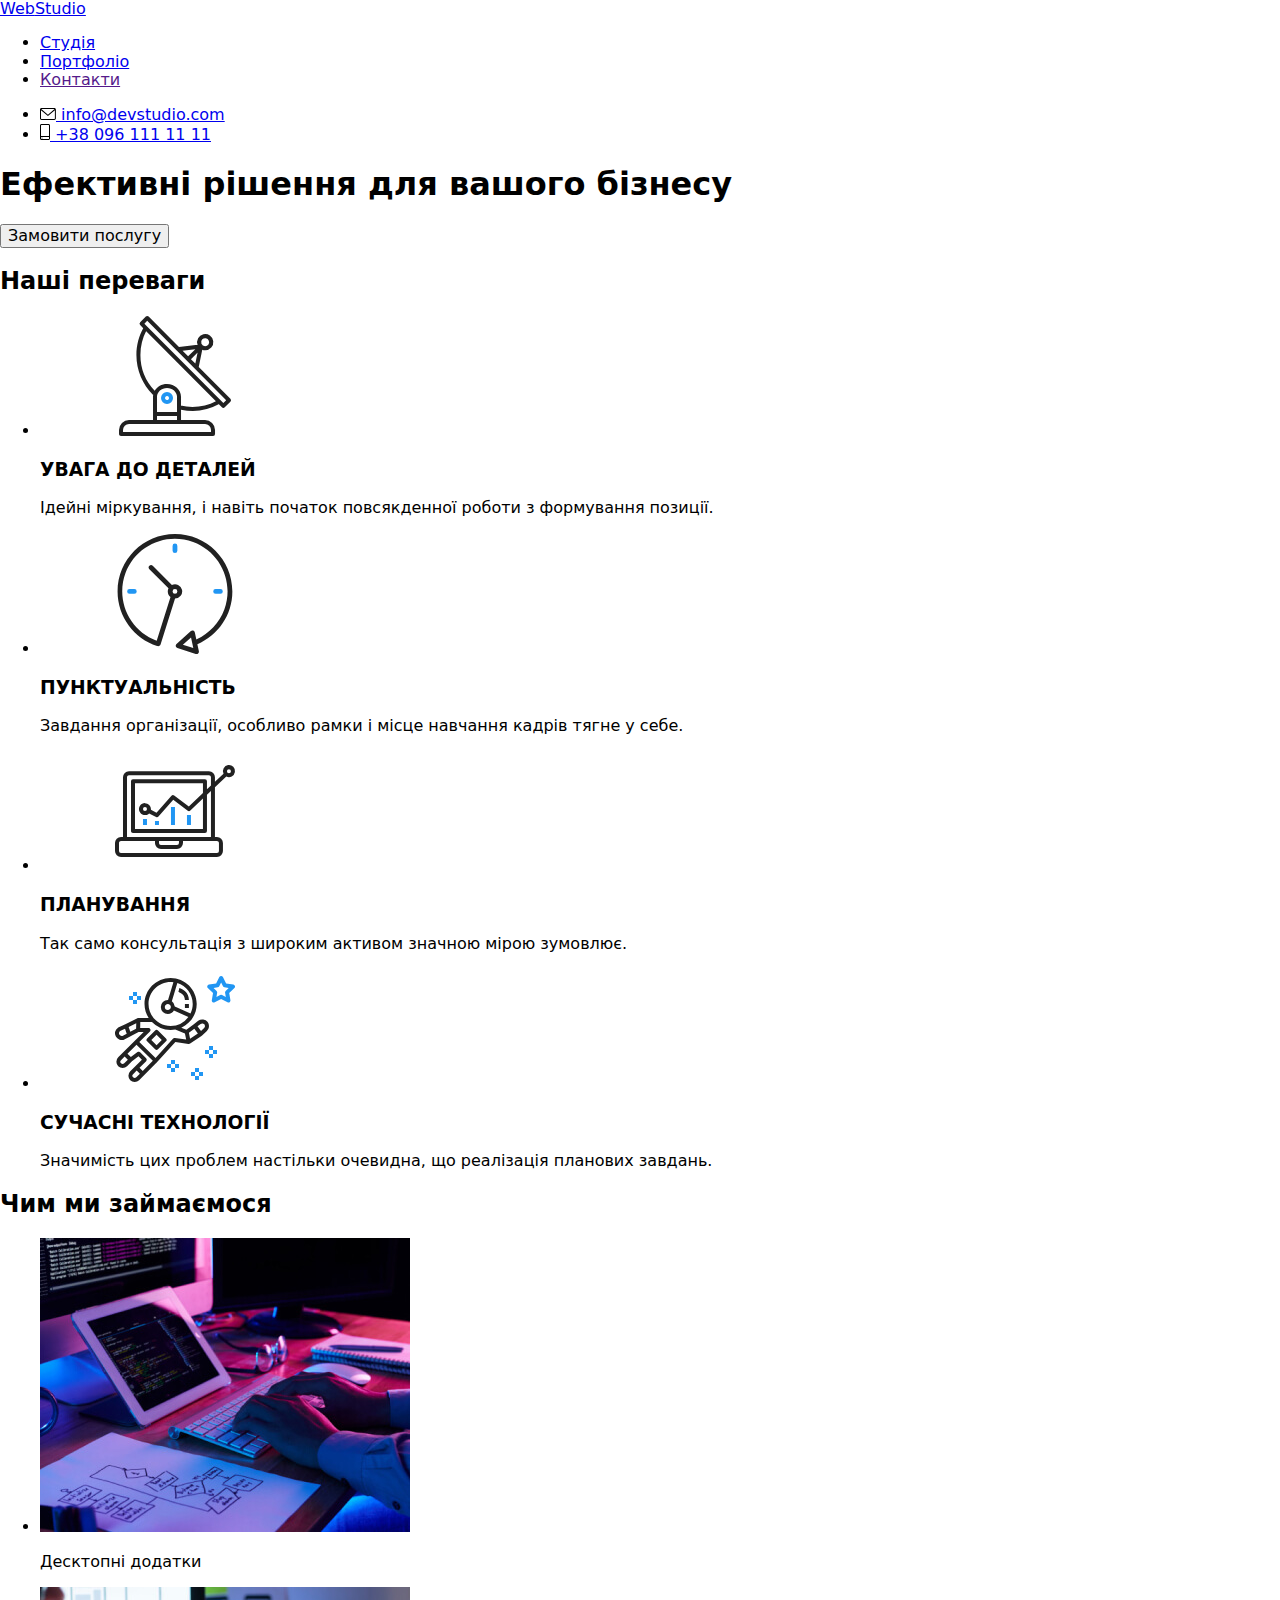
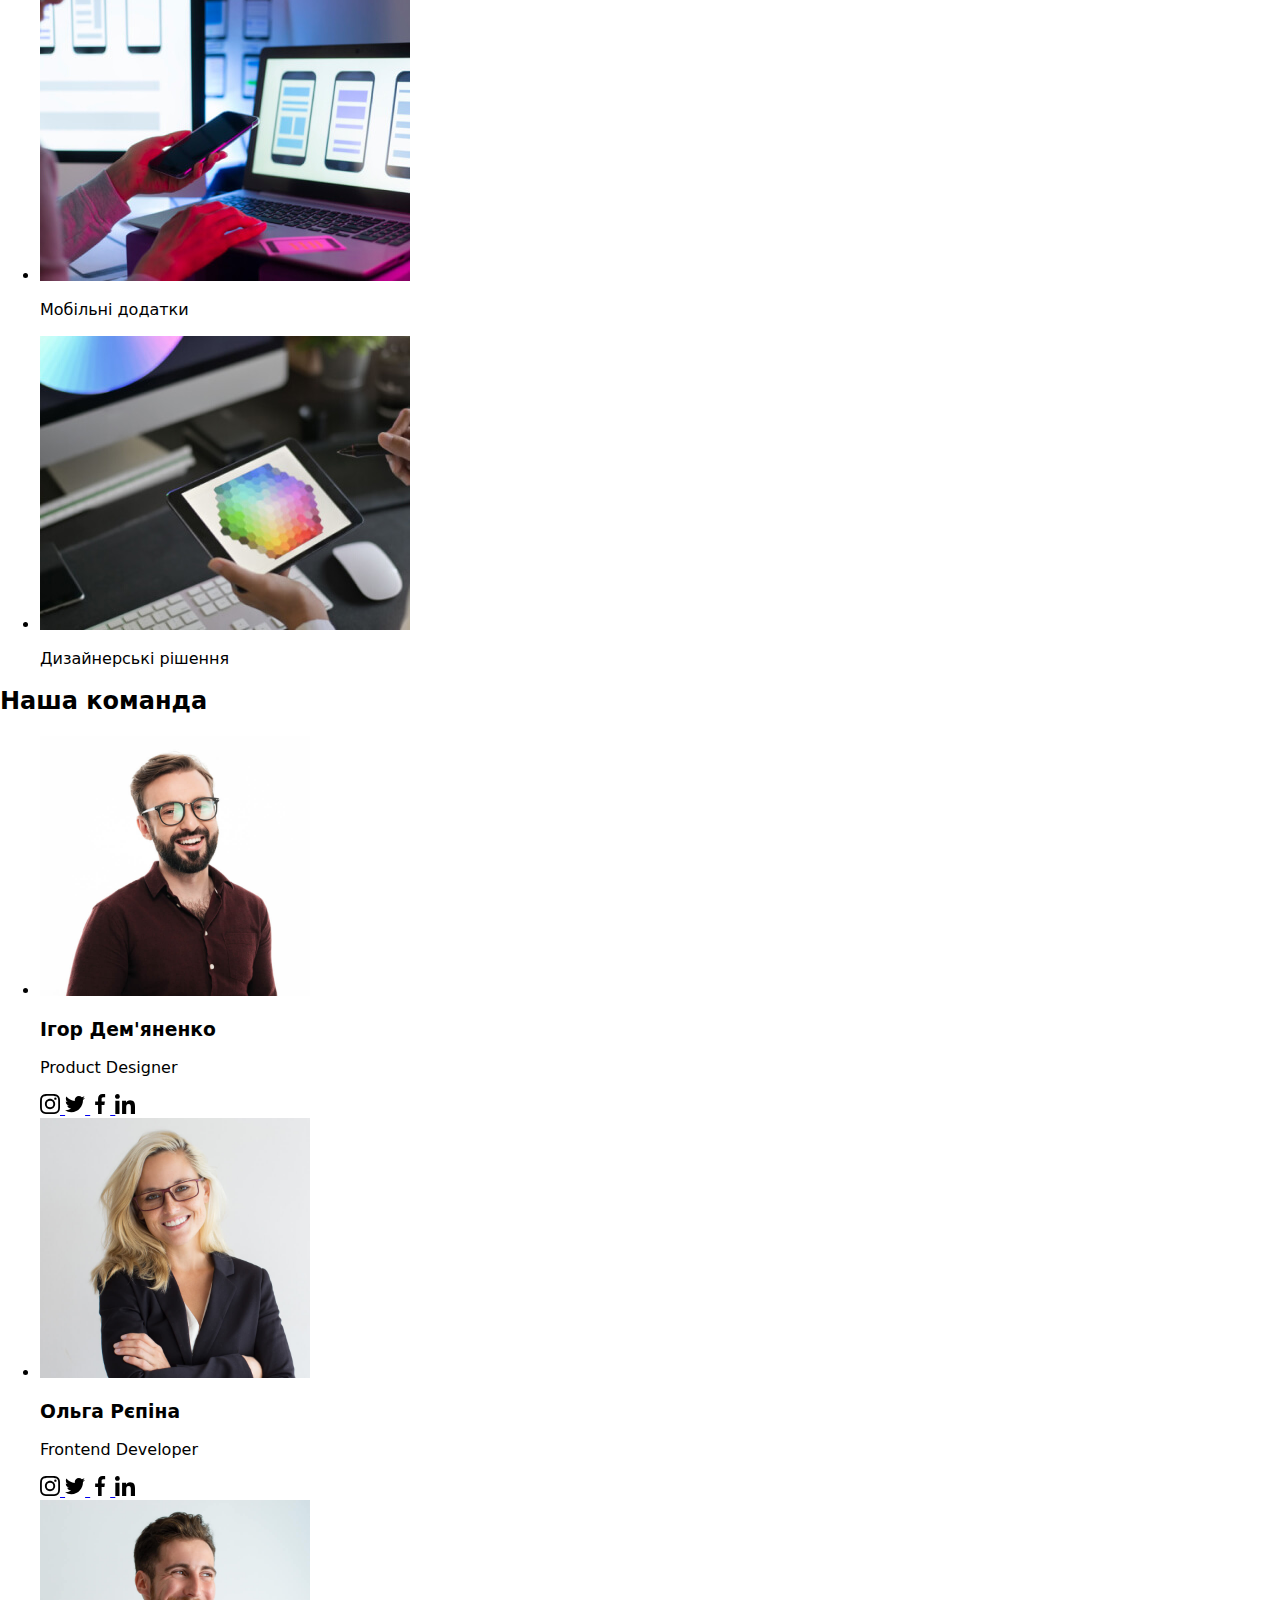
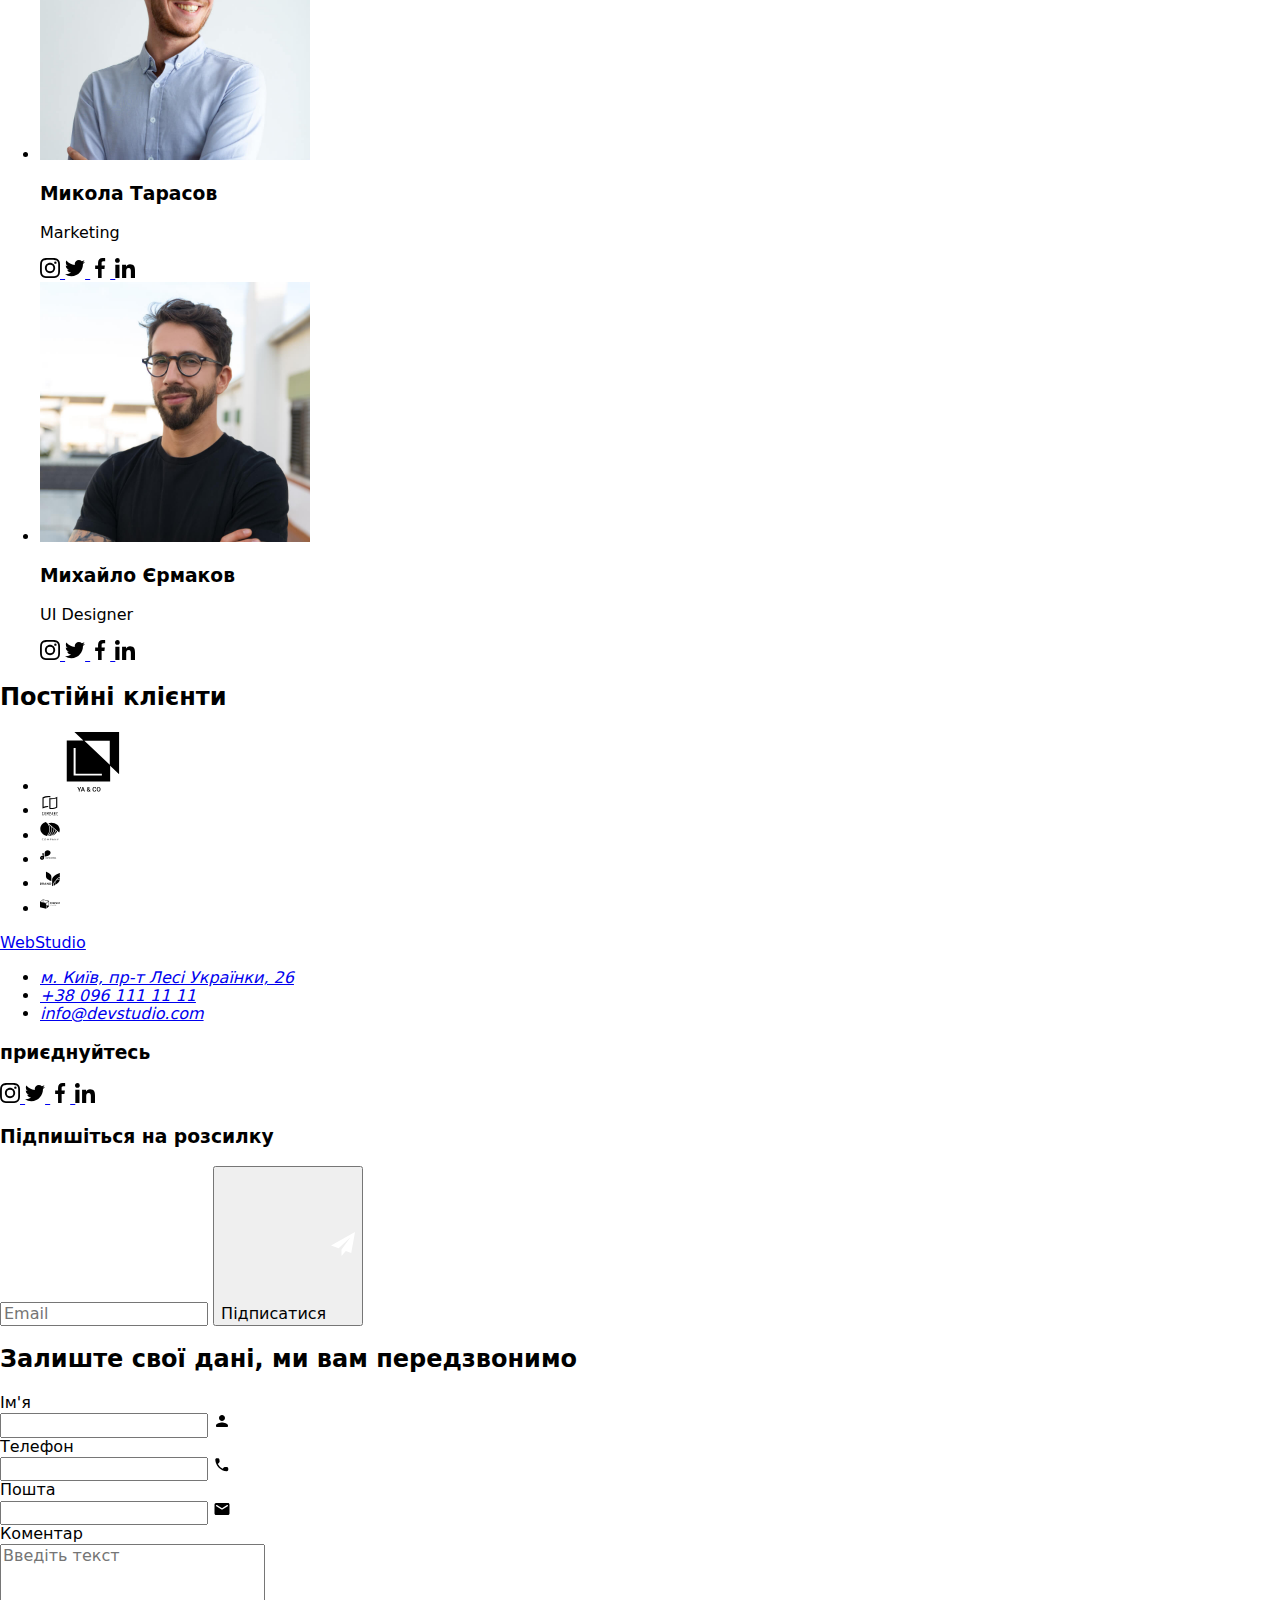
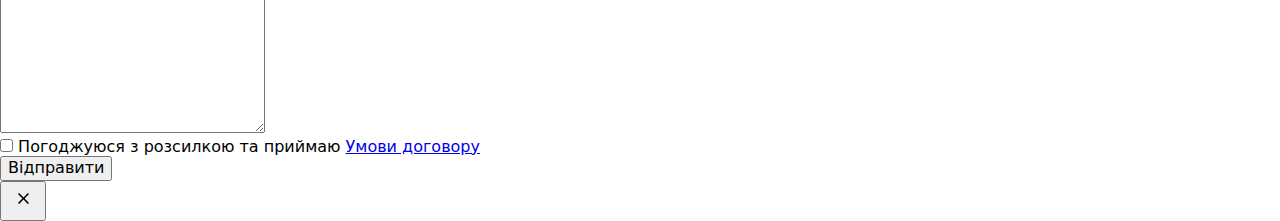
==== index.html @ cc49371f "start HW 7" ====
<!DOCTYPE html>
<html lang="en">
  <head>
    <meta charset="UTF-8" />
    <meta http-equiv="X-UA-Compatible" content="IE=edge" />
    <meta name="viewport" content="width=device-width, initial-scale=1.0" />
    <title>WebStudio</title>
    <link rel="preconnect" href="https://fonts.googleapis.com" />
    <link rel="preconnect" href="https://fonts.gstatic.com" crossorigin />
    <link
      rel="stylesheet"
      href="https://cdnjs.cloudflare.com/ajax/libs/modern-normalize/1.0.0/modern-normalize.min.css"
    />
    <link
      href="https://fonts.googleapis.com/css2?family=Raleway:wght@700&family=Roboto:wght@400;500;700;900&display=swap"
      rel="stylesheet"
    />
    <link
      rel="stylesheet"
      href="https://cdnjs.cloudflare.com/ajax/libs/modern-normalize/1.1.0/modern-normalize.min.css"
    />
    <link rel="stylesheet" href="css/main.min.css" />
  </head>

  <body>
    <header class="main-header">
      <div class="container head-cont">
        <a href="./index.html" class="logo link header"><span class="accent">Web</span>Studio</a>
        <nav>
          <ul class="site-nav c-title-14-500 list">
            <li class="item"><a href="./index.html" class="link current">Студія</a></li>
            <li class="item"><a href="./portfolio.html" class="link">Портфоліо</a></li>
            <li class="item"><a href="" class="link">Контакти</a></li>
          </ul>
        </nav>

        <ul class="auth-nav c-title-14-500 list">
          <li class="item icon-mail">
            <a href="#" class="link mail">
              <svg class="icon-mail" width="16" height="12">
                <use href="./images/symbol-defs.svg#icon-envelope"></use>
              </svg>
              info@devstudio.com
            </a>
          </li>
          <li class="item icon-tel">
            <a href="tel:+380961111111" class="link">
              <svg class="icon-mail" width="10" height="16">
                <use href="./images/symbol-defs.svg#icon-smartphone"></use>
              </svg>
              +38 096 111 11 11
            </a>
          </li>
        </ul>
      </div>
    </header>

    <main>
      <section class="hero">
        <div class="container hero-cont">
          <h1 class="hero-title c-title-44">
            <span class="upper-text">Ефективні рішення для вашого бізнесу</span>
          </h1>
          <button type="button" data-modal-open class="button main-btn">Замовити послугу</button>
        </div>
      </section>
      <section class="advances">
        <div class="container advanced-cont">
          <h2 class="hidden-title">Наші переваги</h2>
          <ul class="list">
            <li class="item icon-antenna">
              <div class="block">
                <svg class="adv-pic" width="270" height="120">
                  <use class="pic" href="./images/symbol-defs.svg#icon-antenna"></use>
                </svg>
              </div>
              <h3 class="title c-title-14-700"><span class="upper-text">УВАГА ДО ДЕТАЛЕЙ</span></h3>
              <p class="priority-text">
                Ідейні міркування, і навіть початок повсякденної роботи з формування позиції.
              </p>
            </li>
            <li class="item icon-clock">
              <div class="block">
                <svg class="adv-pic" width="270" height="120">
                  <use class="pic" href="./images/symbol-defs.svg#icon-clock"></use>
                </svg>
              </div>
              <h3 class="title c-title-14-700"><span class="upper-text">ПУНКТУАЛЬНІСТЬ</span></h3>
              <p class="priority-text">
                Завдання організації, особливо рамки і місце навчання кадрів тягне у себе.
              </p>
            </li>
            <li class="item icon-diagram">
              <div class="block">
                <svg class="adv-pic" width="270" height="120">
                  <use class="pic" href="./images/symbol-defs.svg#icon-diagram"></use>
                </svg>
              </div>
              <h3 class="title c-title-14-700"><span class="upper-text">ПЛАНУВАННЯ</span></h3>
              <p class="priority-text">
                Так само консультація з широким активом значною мірою зумовлює.
              </p>
            </li>
            <li class="item icon-astronaut">
              <div class="block">
                <svg class="adv-pic" width="270" height="120">
                  <use class="pic" href="./images/symbol-defs.svg#icon-astronaut"></use>
                </svg>
              </div>
              <h3 class="title c-title-14-700">
                <span class="upper-text">СУЧАСНІ ТЕХНОЛОГІЇ</span>
              </h3>
              <p class="priority-text">
                Значимість цих проблем настільки очевидна, що реалізація планових завдань.
              </p>
            </li>
          </ul>
        </div>
        <section class="work">
          <div class="container work">
            <h2 class="title c-title-36">Чим ми займаємося</h2>

            <ul class="work-list list">
              <li class="item">
                <img
                  src="./images/box1.jpg"
                  alt="wrighting code on keyboard"
                  width="370"
                  class="img"
                />
                <div class="item-block">
                  <p class="c-title-14-700"><span class="upper-text">Десктопні додатки</span></p>
                </div>
              </li>
              <li class="item">
                <img src="./images/box2.jpg" alt="making mobil app" width="370" class="img" />
                <div class="item-block">
                  <p class="c-title-14-700"><span class="upper-text">Мобільні додатки</span></p>
                </div>
              </li>
              <li class="item">
                <img src="./images/box3.jpg" alt="take color on Ipad" width="370" class="img" />
                <div class="item-block">
                  <p class="c-title-14-700"><span class="upper-text">Дизайнерські рішення</span></p>
                </div>
              </li>
            </ul>
          </div>
        </section>
      </section>
      <section class="our-team">
        <h2 class="title c-title-36">Наша команда</h2>
        <div class="container team">
          <ul class="team-list list">
            <li class="item">
              <div class="card-list">
                <img src="./images/img.jpg" alt="photo team" width="270" class="img" />
                <h3 class="c-title-16-500">Ігор Дем'яненко</h3>
                <p lang="en" class="c-title-16-400">Product Designer</p>
                <div class="soc-links">
                  <a href="#" class="link">
                    <svg class="icon" width="20" height="20">
                      <use href="./images/symbol-defs.svg#icon-instagram"></use>
                    </svg>
                  </a>
                  <a href="#" class="link">
                    <svg class="icon" width="20" height="20">
                      <use href="./images/symbol-defs.svg#icon-twitter"></use>
                    </svg>
                  </a>
                  <a href="#" class="link">
                    <svg class="icon" width="20" height="20">
                      <use href="./images/symbol-defs.svg#icon-facebook"></use>
                    </svg>
                  </a>
                  <a href="#" class="link">
                    <svg class="icon" width="20" height="20">
                      <use href="./images/symbol-defs.svg#icon-linkedin"></use>
                    </svg>
                  </a>
                </div>
              </div>
            </li>
            <li class="item">
              <div class="card-list">
                <img src="./images/img2.jpg" alt="photo team" width="270" class="img" />
                <h3 class="c-title-16-500">Ольга Рєпіна</h3>
                <p lang="en" class="c-title-16-400">Frontend Developer</p>
                <div class="soc-links">
                  <a href="#" class="link">
                    <svg class="icon" width="20" height="20">
                      <use href="./images/symbol-defs.svg#icon-instagram"></use>
                    </svg>
                  </a>
                  <a href="#" class="link">
                    <svg class="icon" width="20" height="20">
                      <use href="./images/symbol-defs.svg#icon-twitter"></use>
                    </svg>
                  </a>
                  <a href="#" class="link">
                    <svg class="icon" width="20" height="20">
                      <use href="./images/symbol-defs.svg#icon-facebook"></use>
                    </svg>
                  </a>
                  <a href="#" class="link">
                    <svg class="icon" width="20" height="20">
                      <use href="./images/symbol-defs.svg#icon-linkedin"></use>
                    </svg>
                  </a>
                </div>
              </div>
            </li>
            <li class="item">
              <div class="card-list">
                <img src="./images/img3.jpg" alt="photo team" width="270" class="img" />
                <h3 class="c-title-16-500">Микола Тарасов</h3>
                <p lang="en" class="c-title-16-400">Marketing</p>
                <div class="soc-links">
                  <a href="#" class="link">
                    <svg class="icon" width="20" height="20">
                      <use href="./images/symbol-defs.svg#icon-instagram"></use>
                    </svg>
                  </a>
                  <a href="#" class="link">
                    <svg class="icon" width="20" height="20">
                      <use href="./images/symbol-defs.svg#icon-twitter"></use>
                    </svg>
                  </a>
                  <a href="#" class="link">
                    <svg class="icon" width="20" height="20">
                      <use href="./images/symbol-defs.svg#icon-facebook"></use>
                    </svg>
                  </a>
                  <a href="#" class="link">
                    <svg class="icon" width="20" height="20">
                      <use href="./images/symbol-defs.svg#icon-linkedin"></use>
                    </svg>
                  </a>
                </div>
              </div>
            </li>
            <li class="item">
              <div class="card-list">
                <img src="./images/img4.jpg" alt="photo team" width="270" class="img" />
                <h3 class="c-title-16-500">Михайло Єрмаков</h3>
                <p lang="en" class="c-title-16-400">UI Designer</p>
                <div class="soc-links">
                  <a href="#" class="link">
                    <svg class="icon" width="20" height="20">
                      <use href="./images/symbol-defs.svg#icon-instagram"></use>
                    </svg>
                  </a>
                  <a href="#" class="link">
                    <svg class="icon" width="20" height="20">
                      <use href="./images/symbol-defs.svg#icon-twitter"></use>
                    </svg>
                  </a>
                  <a href="#" class="link">
                    <svg class="icon" width="20" height="20">
                      <use href="./images/symbol-defs.svg#icon-facebook"></use>
                    </svg>
                  </a>
                  <a href="#" class="link">
                    <svg class="icon" width="20" height="20">
                      <use href="./images/symbol-defs.svg#icon-linkedin"></use>
                    </svg>
                  </a>
                </div>
              </div>
            </li>
          </ul>
        </div>
      </section>
      <section class="container clients">
        <h2 class="titel c-title-36">Постійні клієнти</h2>
        <div class="container-clients">
          <ul class="list">
            <li class="item">
              <a href="#" class="link">
                <svg class="icon" width="106" height="60">
                  <use href="./images/symbol-defs.svg#icon-Union"></use>
                </svg>
              </a>
            </li>
            <li class="item">
              <a href="#" class="link">
                <svg class="icon" width="20" height="20">
                  <use href="./images/symbol-defs.svg#icon-company"></use>
                </svg>
              </a>
            </li>
            <li class="item">
              <a href="#" class="link">
                <svg class="icon" width="20" height="20">
                  <use href="./images/symbol-defs.svg#icon-company1"></use>
                </svg>
              </a>
            </li>
            <li class="item">
              <a href="#" class="link">
                <svg class="icon" width="20" height="20">
                  <use href="./images/symbol-defs.svg#icon-group"></use>
                </svg>
              </a>
            </li>
            <li class="item">
              <a href="#" class="link">
                <svg class="icon" width="20" height="20">
                  <use href="./images/symbol-defs.svg#icon-brand"></use>
                </svg>
              </a>
            </li>
            <li class="item">
              <a href="#" class="link">
                <svg class="icon" width="20" height="20">
                  <use href="./images/symbol-defs.svg#icon-tag"></use>
                </svg>
              </a>
            </li>
          </ul>
        </div>
      </section>
    </main>

    <footer class="footer">
      <div class="container">
        <div class="footer-logo">
          <a href="./index.html" class="logo link footer"><span class="accent">Web</span>Studio</a>

          <address class="address">
            <ul class="list">
              <li class="list-item">
                <a
                  href="https://www.google.com/maps/place/бул.+Леси+Украинки,+26,+Киев,+Украина,+02000/@50.4265807,30.5383858,17z/data=!3m1!4b1!4m5!3m4!1s0x40d4cf0e033ecbe9:0x57a4dffefec77da0!8m2!3d50.4265807!4d30.5383858"
                  class="link map c-title-14-700"
                  >м. Київ, пр-т Лесі Українки, 26</a
                >
              </li>

              <li class="list-item">
                <a href="tel:+380961111111" class="link c-title-14-700">+38 096 111 11 11</a>
              </li>

              <li class="list-item">
                <a href="mailto:info@devstudio.com" class="link c-title-14-700"
                  >info@devstudio.com</a
                >
              </li>
            </ul>
          </address>
        </div>
        <div class="join">
          <h3 class="join-title c-title-14-700"><span class="upper-text">приєднуйтесь</span></h3>
          <div class="soc-links">
            <a href="#" class="link">
              <svg class="icon" width="20" height="20">
                <use href="./images/symbol-defs.svg#icon-instagram"></use>
              </svg>
            </a>
            <a href="#" class="link">
              <svg class="icon" width="20" height="20">
                <use href="./images/symbol-defs.svg#icon-twitter"></use>
              </svg>
            </a>
            <a href="#" class="link">
              <svg class="icon" width="20" height="20">
                <use href="./images/symbol-defs.svg#icon-facebook"></use>
              </svg>
            </a>
            <a href="#" class="link">
              <svg class="icon" width="20" height="20">
                <use href="./images/symbol-defs.svg#icon-linkedin"></use>
              </svg>
            </a>
          </div>
        </div>
        <div class="subscribe">
          <h3 class="sub-title c-title-14-700">
            <span class="upper-text">Підпишіться на розсилку</span>
          </h3>
          <form class="sub-form">
            <input class="sub-email c-title-16-400" type="email" name="email" placeholder="Email" />
            <button class="sub-btn main-btn" type="submit">
              <span class="sub-text">Підписатися</span>
              <svg class="sub-icon" width="24" heigth="24">
                <use href="./images/symbol-defs.svg#icon-icon-send"></use>
              </svg>
            </button>
          </form>
        </div>
      </div>
    </footer>
    <div class="backdrop is-hidden" data-modal>
      <div class="modal">
        <h2 class="modal-title">Залиште свої дані, ми вам передзвонимо</h2>
        <form class="modal-form">
          <div class="field">
            <label class="form-label">
              <span class="form-name">Ім'я</span>
            </label>

            <div class="input-block">
              <input type="text" class="input" name="name" />
              <svg class="form-icon" width="18" height="18">
                <use href="./images/symbol-defs.svg#icon-person" class="icon"></use>
              </svg>
            </div>
          </div>
          <div class="field">
            <label class="form-label">
              <span class="form-name">Телефон</span>
            </label>
            <div class="input-block">
              <input type="tel" class="input" name="tel" />
              <svg class="form-icon" width="18" height="18">
                <use href="./images/symbol-defs.svg#icon-phone-black"></use>
              </svg>
            </div>
          </div>
          <div class="field">
            <label class="form-label">
              <span class="form-name">Пошта</span>
            </label>
            <div class="input-block">
              <input type="email" class="input" name="email" />
              <svg class="form-icon" width="18" height="18">
                <use href="./images/symbol-defs.svg#icon-email-black"></use>
              </svg>
            </div>
          </div>
          <div class="field">
            <label class="form-label">
              <span class="form-name">Коментар</span>
            </label>
            <div class="input-block comment">
              <textarea
                type="text"
                class="textarea"
                placeholder="Введіть текст"
                name="textarea"
                cols="30"
                rows="10"
              ></textarea>
            </div>
          </div>
          <div class="check">
            <label class="check-label">
              <input type="checkbox" class="checkbox" name="checkbox" />
              <span class="check-icon"></span>
              Погоджуюся з розсилкою та приймаю</label
            >
            <a href="#" class="check-link"><span class="check-text">Умови договору</span></a>
          </div>
          <button class="form-btn main-btn" type="submit">Відправити</button>
        </form>
        <button data-modal-close type="button" class="close-btn">
          <svg width="30" height="30">
            <use href="./images/symbol-defs.svg#icon-close"></use>
          </svg>
        </button>
      </div>
    </div>
    <script src="./js/modal.js"></script>
  </body>
</html>
---- css/main.min.css ----
/*# sourceMappingURL=main.min.css.map */
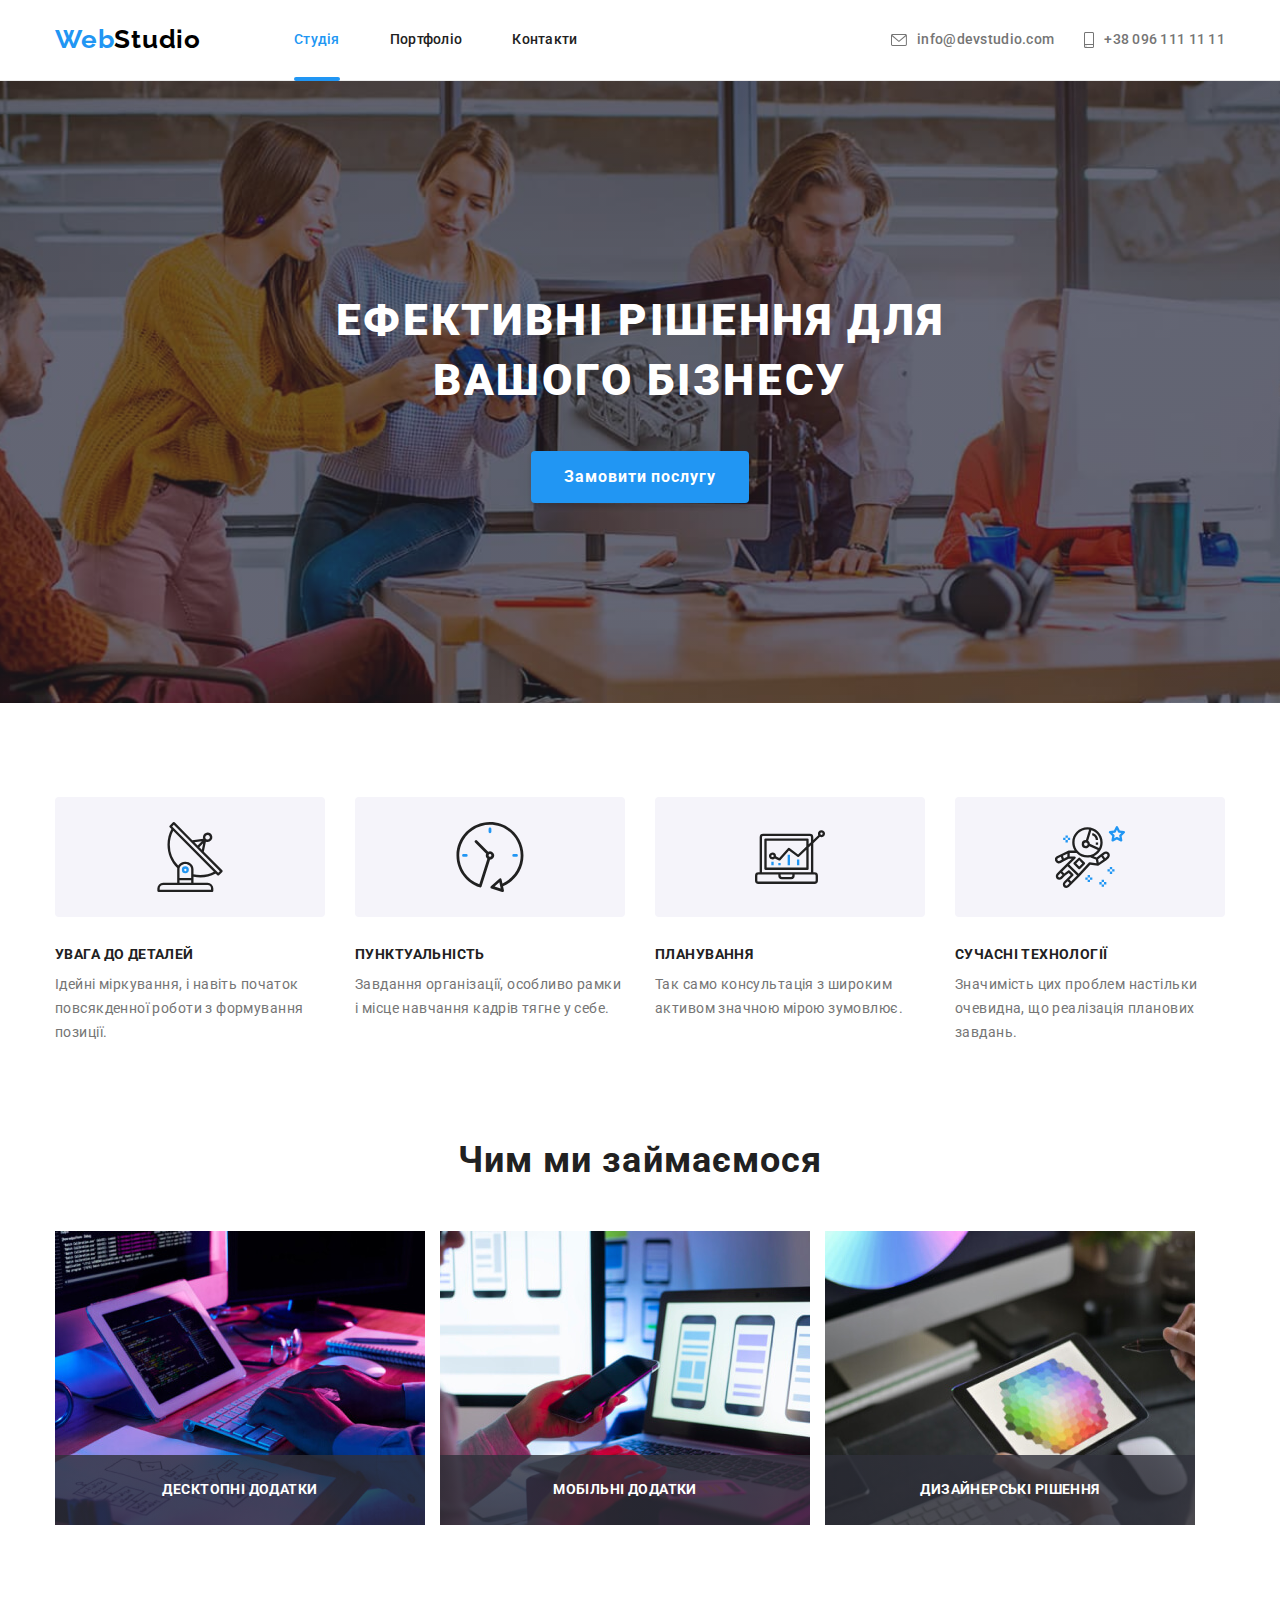
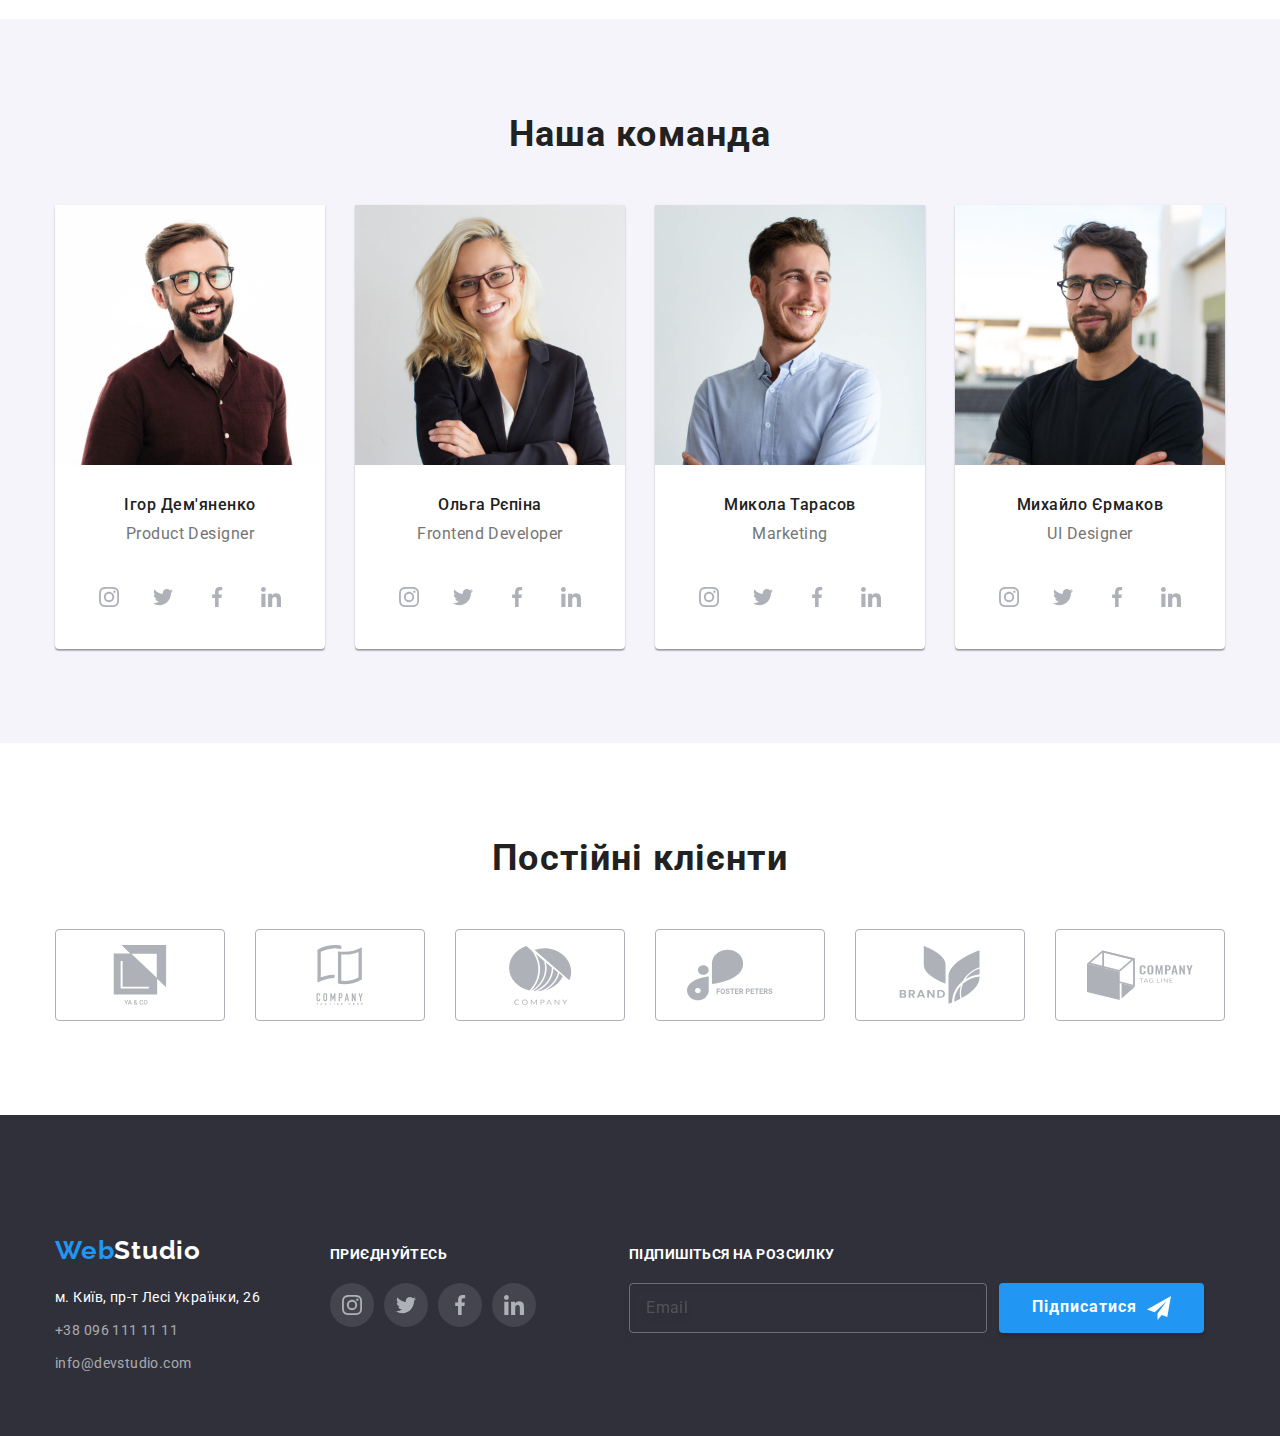
==== commit e167c81a: "add scss files, complite all to scss" ====
--- a/index.html
+++ b/index.html
@@ -23,29 +23,33 @@
   </head>
 
   <body>
-    <header class="main-header">
-      <div class="container head-cont">
-        <a href="./index.html" class="logo link header"><span class="accent">Web</span>Studio</a>
+    <header class="page-header">
+      <div class="container page-header__container">
+        <a href="./index.html" class="logo"><span class="logo--accent">Web</span>Studio</a>
         <nav>
-          <ul class="site-nav c-title-14-500 list">
-            <li class="item"><a href="./index.html" class="link current">Студія</a></li>
-            <li class="item"><a href="./portfolio.html" class="link">Портфоліо</a></li>
-            <li class="item"><a href="" class="link">Контакти</a></li>
+          <ul class="site-nav c-title-14-500">
+            <li class="site-nav__item">
+              <a href="./index.html" class="site-nav__link site-nav__link--current">Студія</a>
+            </li>
+            <li class="site-nav__item">
+              <a href="./portfolio.html" class="site-nav__link">Портфоліо</a>
+            </li>
+            <li class="site-nav__item"><a href="" class="site-nav__link">Контакти</a></li>
           </ul>
         </nav>
 
-        <ul class="auth-nav c-title-14-500 list">
-          <li class="item icon-mail">
-            <a href="#" class="link mail">
-              <svg class="icon-mail" width="16" height="12">
+        <ul class="auth-nav c-title-14-500">
+          <li class="auth-nav__item">
+            <a href="#" class="auth-nav__link">
+              <svg class="auth-nav__icon" width="16" height="12">
                 <use href="./images/symbol-defs.svg#icon-envelope"></use>
               </svg>
               info@devstudio.com
             </a>
           </li>
-          <li class="item icon-tel">
-            <a href="tel:+380961111111" class="link">
-              <svg class="icon-mail" width="10" height="16">
+          <li class="auth-nav__item">
+            <a href="tel:+380961111111" class="auth-nav__link">
+              <svg class="auth-nav__icon" width="10" height="16">
                 <use href="./images/symbol-defs.svg#icon-smartphone"></use>
               </svg>
               +38 096 111 11 11
@@ -57,91 +61,107 @@
 
     <main>
       <section class="hero">
-        <div class="container hero-cont">
-          <h1 class="hero-title c-title-44">
-            <span class="upper-text">Ефективні рішення для вашого бізнесу</span>
+        <div class="container hero__container">
+          <h1 class="hero__title c-title-44">
+            <span>Ефективні рішення для вашого бізнесу</span>
           </h1>
           <button type="button" data-modal-open class="button main-btn">Замовити послугу</button>
         </div>
       </section>
       <section class="advances">
-        <div class="container advanced-cont">
+        <div class="container advances__container">
           <h2 class="hidden-title">Наші переваги</h2>
-          <ul class="list">
-            <li class="item icon-antenna">
-              <div class="block">
-                <svg class="adv-pic" width="270" height="120">
+          <ul class="advances__list">
+            <li class="advances__item">
+              <div class="block-svg">
+                <svg class="block-svg__icon" width="70" height="70">
                   <use class="pic" href="./images/symbol-defs.svg#icon-antenna"></use>
                 </svg>
               </div>
-              <h3 class="title c-title-14-700"><span class="upper-text">УВАГА ДО ДЕТАЛЕЙ</span></h3>
-              <p class="priority-text">
+              <h3 class="block-svg__title c-title-14-700">
+                <span>УВАГА ДО ДЕТАЛЕЙ</span>
+              </h3>
+              <p class="block-svg__text">
                 Ідейні міркування, і навіть початок повсякденної роботи з формування позиції.
               </p>
             </li>
-            <li class="item icon-clock">
-              <div class="block">
-                <svg class="adv-pic" width="270" height="120">
+            <li class="advances__item">
+              <div class="block-svg">
+                <svg class="block-svg__icon" width="70" height="70">
                   <use class="pic" href="./images/symbol-defs.svg#icon-clock"></use>
                 </svg>
               </div>
-              <h3 class="title c-title-14-700"><span class="upper-text">ПУНКТУАЛЬНІСТЬ</span></h3>
-              <p class="priority-text">
+              <h3 class="block-svg__title c-title-14-700">
+                <span>ПУНКТУАЛЬНІСТЬ</span>
+              </h3>
+              <p class="block-svg__text">
                 Завдання організації, особливо рамки і місце навчання кадрів тягне у себе.
               </p>
             </li>
-            <li class="item icon-diagram">
-              <div class="block">
-                <svg class="adv-pic" width="270" height="120">
+            <li class="advances__item">
+              <div class="block-svg">
+                <svg class="block-svg__icon" width="70" height="70">
                   <use class="pic" href="./images/symbol-defs.svg#icon-diagram"></use>
                 </svg>
               </div>
-              <h3 class="title c-title-14-700"><span class="upper-text">ПЛАНУВАННЯ</span></h3>
-              <p class="priority-text">
+              <h3 class="block-svg__title c-title-14-700">
+                <span>ПЛАНУВАННЯ</span>
+              </h3>
+              <p class="block-svg__text">
                 Так само консультація з широким активом значною мірою зумовлює.
               </p>
             </li>
-            <li class="item icon-astronaut">
-              <div class="block">
-                <svg class="adv-pic" width="270" height="120">
+            <li class="advances__item">
+              <div class="block-svg">
+                <svg class="block-svg__icon" width="70" height="70">
                   <use class="pic" href="./images/symbol-defs.svg#icon-astronaut"></use>
                 </svg>
               </div>
-              <h3 class="title c-title-14-700">
-                <span class="upper-text">СУЧАСНІ ТЕХНОЛОГІЇ</span>
+              <h3 class="block-svg__title c-title-14-700">
+                <span>СУЧАСНІ ТЕХНОЛОГІЇ</span>
               </h3>
-              <p class="priority-text">
+              <p class="block-svg__text">
                 Значимість цих проблем настільки очевидна, що реалізація планових завдань.
               </p>
             </li>
           </ul>
         </div>
         <section class="work">
-          <div class="container work">
-            <h2 class="title c-title-36">Чим ми займаємося</h2>
-
-            <ul class="work-list list">
-              <li class="item">
+          <div class="container work-container">
+            <h2 class="work__title c-title-36">Чим ми займаємося</h2>
+
+            <ul class="block-img">
+              <li class="block-img__item">
                 <img
                   src="./images/box1.jpg"
                   alt="wrighting code on keyboard"
                   width="370"
-                  class="img"
+                  class="block-img__pic"
                 />
-                <div class="item-block">
-                  <p class="c-title-14-700"><span class="upper-text">Десктопні додатки</span></p>
+                <div class="block-img__wrapper">
+                  <p class="c-title-14-700"><span>Десктопні додатки</span></p>
                 </div>
               </li>
-              <li class="item">
-                <img src="./images/box2.jpg" alt="making mobil app" width="370" class="img" />
-                <div class="item-block">
-                  <p class="c-title-14-700"><span class="upper-text">Мобільні додатки</span></p>
+              <li class="block-img__item">
+                <img
+                  src="./images/box2.jpg"
+                  alt="making mobil app"
+                  width="370"
+                  class="block-img__pic"
+                />
+                <div class="block-img__wrapper">
+                  <p class="c-title-14-700"><span>Мобільні додатки</span></p>
                 </div>
               </li>
-              <li class="item">
-                <img src="./images/box3.jpg" alt="take color on Ipad" width="370" class="img" />
-                <div class="item-block">
-                  <p class="c-title-14-700"><span class="upper-text">Дизайнерські рішення</span></p>
+              <li class="block-img__item">
+                <img
+                  src="./images/box3.jpg"
+                  alt="take color on Ipad"
+                  width="370"
+                  class="block-img__pic"
+                />
+                <div class="block-img__wrapper">
+                  <p class="c-title-14-700"><span>Дизайнерські рішення</span></p>
                 </div>
               </li>
             </ul>
@@ -149,170 +169,210 @@
         </section>
       </section>
       <section class="our-team">
-        <h2 class="title c-title-36">Наша команда</h2>
-        <div class="container team">
-          <ul class="team-list list">
-            <li class="item">
-              <div class="card-list">
-                <img src="./images/img.jpg" alt="photo team" width="270" class="img" />
-                <h3 class="c-title-16-500">Ігор Дем'яненко</h3>
-                <p lang="en" class="c-title-16-400">Product Designer</p>
-                <div class="soc-links">
-                  <a href="#" class="link">
-                    <svg class="icon" width="20" height="20">
-                      <use href="./images/symbol-defs.svg#icon-instagram"></use>
-                    </svg>
-                  </a>
-                  <a href="#" class="link">
-                    <svg class="icon" width="20" height="20">
-                      <use href="./images/symbol-defs.svg#icon-twitter"></use>
-                    </svg>
-                  </a>
-                  <a href="#" class="link">
-                    <svg class="icon" width="20" height="20">
-                      <use href="./images/symbol-defs.svg#icon-facebook"></use>
-                    </svg>
-                  </a>
-                  <a href="#" class="link">
-                    <svg class="icon" width="20" height="20">
-                      <use href="./images/symbol-defs.svg#icon-linkedin"></use>
-                    </svg>
-                  </a>
-                </div>
-              </div>
-            </li>
-            <li class="item">
-              <div class="card-list">
-                <img src="./images/img2.jpg" alt="photo team" width="270" class="img" />
-                <h3 class="c-title-16-500">Ольга Рєпіна</h3>
-                <p lang="en" class="c-title-16-400">Frontend Developer</p>
-                <div class="soc-links">
-                  <a href="#" class="link">
-                    <svg class="icon" width="20" height="20">
-                      <use href="./images/symbol-defs.svg#icon-instagram"></use>
-                    </svg>
-                  </a>
-                  <a href="#" class="link">
-                    <svg class="icon" width="20" height="20">
-                      <use href="./images/symbol-defs.svg#icon-twitter"></use>
-                    </svg>
-                  </a>
-                  <a href="#" class="link">
-                    <svg class="icon" width="20" height="20">
-                      <use href="./images/symbol-defs.svg#icon-facebook"></use>
-                    </svg>
-                  </a>
-                  <a href="#" class="link">
-                    <svg class="icon" width="20" height="20">
-                      <use href="./images/symbol-defs.svg#icon-linkedin"></use>
-                    </svg>
-                  </a>
-                </div>
-              </div>
-            </li>
-            <li class="item">
-              <div class="card-list">
-                <img src="./images/img3.jpg" alt="photo team" width="270" class="img" />
-                <h3 class="c-title-16-500">Микола Тарасов</h3>
-                <p lang="en" class="c-title-16-400">Marketing</p>
-                <div class="soc-links">
-                  <a href="#" class="link">
-                    <svg class="icon" width="20" height="20">
-                      <use href="./images/symbol-defs.svg#icon-instagram"></use>
-                    </svg>
-                  </a>
-                  <a href="#" class="link">
-                    <svg class="icon" width="20" height="20">
-                      <use href="./images/symbol-defs.svg#icon-twitter"></use>
-                    </svg>
-                  </a>
-                  <a href="#" class="link">
-                    <svg class="icon" width="20" height="20">
-                      <use href="./images/symbol-defs.svg#icon-facebook"></use>
-                    </svg>
-                  </a>
-                  <a href="#" class="link">
-                    <svg class="icon" width="20" height="20">
-                      <use href="./images/symbol-defs.svg#icon-linkedin"></use>
-                    </svg>
-                  </a>
-                </div>
-              </div>
-            </li>
-            <li class="item">
-              <div class="card-list">
-                <img src="./images/img4.jpg" alt="photo team" width="270" class="img" />
-                <h3 class="c-title-16-500">Михайло Єрмаков</h3>
-                <p lang="en" class="c-title-16-400">UI Designer</p>
-                <div class="soc-links">
-                  <a href="#" class="link">
-                    <svg class="icon" width="20" height="20">
-                      <use href="./images/symbol-defs.svg#icon-instagram"></use>
-                    </svg>
-                  </a>
-                  <a href="#" class="link">
-                    <svg class="icon" width="20" height="20">
-                      <use href="./images/symbol-defs.svg#icon-twitter"></use>
-                    </svg>
-                  </a>
-                  <a href="#" class="link">
-                    <svg class="icon" width="20" height="20">
-                      <use href="./images/symbol-defs.svg#icon-facebook"></use>
-                    </svg>
-                  </a>
-                  <a href="#" class="link">
-                    <svg class="icon" width="20" height="20">
-                      <use href="./images/symbol-defs.svg#icon-linkedin"></use>
-                    </svg>
-                  </a>
-                </div>
+        <h2 class="our-team__title c-title-36">Наша команда</h2>
+        <div class="container our-team__container">
+          <ul class="card-list">
+            <li class="card-list__item">
+              <img class="card-list__img" src="./images/img.jpg" alt="photo team" width="270" />
+              <div class="card-list__wrapper">
+                <h3 class="card-list__title c-title-16-500">Ігор Дем'яненко</h3>
+                <p lang="en" class="card-list__text c-title-16-400">Product Designer</p>
+              </div>
+              <div class="social-wrapper">
+                <ul class="social">
+                  <li class="social__item">
+                    <a href="#" class="social__link">
+                      <svg width="20" height="20">
+                        <use href="./images/symbol-defs.svg#icon-instagram"></use>
+                      </svg>
+                    </a>
+                  </li>
+                  <li class="social__item">
+                    <a href="#" class="social__link">
+                      <svg width="20" height="20">
+                        <use href="./images/symbol-defs.svg#icon-twitter"></use>
+                      </svg>
+                    </a>
+                  </li>
+                  <li class="social__item">
+                    <a href="#" class="social__link">
+                      <svg width="20" height="20">
+                        <use href="./images/symbol-defs.svg#icon-facebook"></use>
+                      </svg>
+                    </a>
+                  </li>
+                  <li class="social__item">
+                    <a href="#" class="social__link">
+                      <svg width="20" height="20">
+                        <use href="./images/symbol-defs.svg#icon-linkedin"></use>
+                      </svg>
+                    </a>
+                  </li>
+                </ul>
+              </div>
+            </li>
+            <li class="card-list__item">
+              <img class="card-list__img" src="./images/img2.jpg" alt="photo team" width="270" />
+              <div class="card-list__wrapper">
+                <h3 class="card-list__title c-title-16-500">Ольга Рєпіна</h3>
+                <p lang="en" class="card-list__text c-title-16-400">Frontend Developer</p>
+              </div>
+              <div class="social-wrapper">
+                <ul class="social">
+                  <li class="social__item">
+                    <a href="#" class="social__link">
+                      <svg width="20" height="20">
+                        <use href="./images/symbol-defs.svg#icon-instagram"></use>
+                      </svg>
+                    </a>
+                  </li>
+                  <li class="social__item">
+                    <a href="#" class="social__link">
+                      <svg width="20" height="20">
+                        <use href="./images/symbol-defs.svg#icon-twitter"></use>
+                      </svg>
+                    </a>
+                  </li>
+                  <li class="social__item">
+                    <a href="#" class="social__link">
+                      <svg width="20" height="20">
+                        <use href="./images/symbol-defs.svg#icon-facebook"></use>
+                      </svg>
+                    </a>
+                  </li>
+                  <li class="social__item">
+                    <a href="#" class="social__link">
+                      <svg width="20" height="20">
+                        <use href="./images/symbol-defs.svg#icon-linkedin"></use>
+                      </svg>
+                    </a>
+                  </li>
+                </ul>
+              </div>
+            </li>
+            <li class="card-list__item">
+              <img class="card-list__img" src="./images/img3.jpg" alt="photo team" width="270" />
+              <div class="card-list__wrapper">
+                <h3 class="card-list__title c-title-16-500">Микола Тарасов</h3>
+                <p lang="en" class="card-list__text c-title-16-400">Marketing</p>
+              </div>
+              <div class="social-wrapper">
+                <ul class="social">
+                  <li class="social__item">
+                    <a href="#" class="social__link">
+                      <svg width="20" height="20">
+                        <use href="./images/symbol-defs.svg#icon-instagram"></use>
+                      </svg>
+                    </a>
+                  </li>
+                  <li class="social__item">
+                    <a href="#" class="social__link">
+                      <svg width="20" height="20">
+                        <use href="./images/symbol-defs.svg#icon-twitter"></use>
+                      </svg>
+                    </a>
+                  </li>
+                  <li class="social__item">
+                    <a href="#" class="social__link">
+                      <svg width="20" height="20">
+                        <use href="./images/symbol-defs.svg#icon-facebook"></use>
+                      </svg>
+                    </a>
+                  </li>
+                  <li class="social__item">
+                    <a href="#" class="social__link">
+                      <svg width="20" height="20">
+                        <use href="./images/symbol-defs.svg#icon-linkedin"></use>
+                      </svg>
+                    </a>
+                  </li>
+                </ul>
+              </div>
+            </li>
+            <li class="card-list__item">
+              <img class="card-list__img" src="./images/img4.jpg" alt="photo team" width="270" />
+              <div class="card-list__wrapper">
+                <h3 class="card-list__title c-title-16-500">Михайло Єрмаков</h3>
+                <p lang="en" class="card-list__text c-title-16-400">UI Designer</p>
+              </div>
+              <div class="social-wrapper">
+                <ul class="social">
+                  <li class="social__item">
+                    <a href="#" class="social__link">
+                      <svg width="20" height="20">
+                        <use href="./images/symbol-defs.svg#icon-instagram"></use>
+                      </svg>
+                    </a>
+                  </li>
+                  <li class="social__item">
+                    <a href="#" class="social__link">
+                      <svg width="20" height="20">
+                        <use href="./images/symbol-defs.svg#icon-twitter"></use>
+                      </svg>
+                    </a>
+                  </li>
+                  <li class="social__item">
+                    <a href="#" class="social__link">
+                      <svg width="20" height="20">
+                        <use href="./images/symbol-defs.svg#icon-facebook"></use>
+                      </svg>
+                    </a>
+                  </li>
+                  <li class="social__item">
+                    <a href="#" class="social__link">
+                      <svg width="20" height="20">
+                        <use href="./images/symbol-defs.svg#icon-linkedin"></use>
+                      </svg>
+                    </a>
+                  </li>
+                </ul>
               </div>
             </li>
           </ul>
         </div>
       </section>
-      <section class="container clients">
-        <h2 class="titel c-title-36">Постійні клієнти</h2>
-        <div class="container-clients">
-          <ul class="list">
-            <li class="item">
-              <a href="#" class="link">
-                <svg class="icon" width="106" height="60">
+      <section class="clients">
+        <h2 class="clients__titel c-title-36">Постійні клієнти</h2>
+        <div class="container clients__container">
+          <ul class="company__list">
+            <li class="company__item">
+              <a href="#" class="company__link">
+                <svg class="company__icon" width="106" height="60">
                   <use href="./images/symbol-defs.svg#icon-Union"></use>
                 </svg>
               </a>
             </li>
-            <li class="item">
-              <a href="#" class="link">
-                <svg class="icon" width="20" height="20">
+            <li class="company__item">
+              <a href="#" class="company__link">
+                <svg class="company__icon" width="106" height="60">
                   <use href="./images/symbol-defs.svg#icon-company"></use>
                 </svg>
               </a>
             </li>
-            <li class="item">
-              <a href="#" class="link">
-                <svg class="icon" width="20" height="20">
+            <li class="company__item">
+              <a href="#" class="company__link">
+                <svg class="company__icon" width="106" height="60">
                   <use href="./images/symbol-defs.svg#icon-company1"></use>
                 </svg>
               </a>
             </li>
-            <li class="item">
-              <a href="#" class="link">
-                <svg class="icon" width="20" height="20">
+            <li class="company__item">
+              <a href="#" class="company__link">
+                <svg class="company__icon" width="106" height="60">
                   <use href="./images/symbol-defs.svg#icon-group"></use>
                 </svg>
               </a>
             </li>
-            <li class="item">
-              <a href="#" class="link">
-                <svg class="icon" width="20" height="20">
+            <li class="company__item">
+              <a href="#" class="company__link">
+                <svg class="company__icon" width="106" height="60">
                   <use href="./images/symbol-defs.svg#icon-brand"></use>
                 </svg>
               </a>
             </li>
-            <li class="item">
-              <a href="#" class="link">
-                <svg class="icon" width="20" height="20">
+            <li class="company__item">
+              <a href="#" class="company__link">
+                <svg class="company__icon" width="106" height="60">
                   <use href="./images/symbol-defs.svg#icon-tag"></use>
                 </svg>
               </a>
@@ -323,66 +383,84 @@
     </main>
 
     <footer class="footer">
-      <div class="container">
-        <div class="footer-logo">
-          <a href="./index.html" class="logo link footer"><span class="accent">Web</span>Studio</a>
-
+      <div class="container footer__container">
+        <div class="footer__left">
+          <a href="./index.html" class="logo"><span class="logo--accent">Web</span>Studio</a>
           <address class="address">
-            <ul class="list">
-              <li class="list-item">
+            <ul class="footer__list">
+              <li class="footer__item">
                 <a
                   href="https://www.google.com/maps/place/бул.+Леси+Украинки,+26,+Киев,+Украина,+02000/@50.4265807,30.5383858,17z/data=!3m1!4b1!4m5!3m4!1s0x40d4cf0e033ecbe9:0x57a4dffefec77da0!8m2!3d50.4265807!4d30.5383858"
-                  class="link map c-title-14-700"
+                  class="footer__link footer__link--white c-title-14-700"
                   >м. Київ, пр-т Лесі Українки, 26</a
                 >
               </li>
 
-              <li class="list-item">
-                <a href="tel:+380961111111" class="link c-title-14-700">+38 096 111 11 11</a>
-              </li>
-
-              <li class="list-item">
-                <a href="mailto:info@devstudio.com" class="link c-title-14-700"
+              <li class="footer__item">
+                <a href="tel:+380961111111" class="footer__link link c-title-14-700"
+                  >+38 096 111 11 11</a
+                >
+              </li>
+
+              <li class="footer__item">
+                <a href="mailto:info@devstudio.com" class="footer__link link c-title-14-700"
                   >info@devstudio.com</a
                 >
               </li>
             </ul>
           </address>
         </div>
-        <div class="join">
-          <h3 class="join-title c-title-14-700"><span class="upper-text">приєднуйтесь</span></h3>
-          <div class="soc-links">
-            <a href="#" class="link">
-              <svg class="icon" width="20" height="20">
-                <use href="./images/symbol-defs.svg#icon-instagram"></use>
-              </svg>
-            </a>
-            <a href="#" class="link">
-              <svg class="icon" width="20" height="20">
-                <use href="./images/symbol-defs.svg#icon-twitter"></use>
-              </svg>
-            </a>
-            <a href="#" class="link">
-              <svg class="icon" width="20" height="20">
-                <use href="./images/symbol-defs.svg#icon-facebook"></use>
-              </svg>
-            </a>
-            <a href="#" class="link">
-              <svg class="icon" width="20" height="20">
-                <use href="./images/symbol-defs.svg#icon-linkedin"></use>
-              </svg>
-            </a>
+        <div class="footer-join">
+          <h3 class="footer-join__title c-title-14-700">
+            <span>приєднуйтесь</span>
+          </h3>
+          <div class="social-wparrer">
+            <ul class="social">
+              <li class="social__item">
+                <a href="#" class="social__link social__link--light link">
+                  <svg width="20" height="20">
+                    <use href="./images/symbol-defs.svg#icon-instagram"></use>
+                  </svg>
+                </a>
+              </li>
+              <li class="social__item">
+                <a href="#" class="social__link social__link--light link">
+                  <svg width="20" height="20">
+                    <use href="./images/symbol-defs.svg#icon-twitter"></use>
+                  </svg>
+                </a>
+              </li>
+              <li class="social__item">
+                <a href="#" class="social__link social__link--light link">
+                  <svg width="20" height="20">
+                    <use href="./images/symbol-defs.svg#icon-facebook"></use>
+                  </svg>
+                </a>
+              </li>
+              <li class="social__item">
+                <a href="#" class="social__link social__link--light link">
+                  <svg width="20" height="20">
+                    <use href="./images/symbol-defs.svg#icon-linkedin"></use>
+                  </svg>
+                </a>
+              </li>
+            </ul>
           </div>
         </div>
         <div class="subscribe">
-          <h3 class="sub-title c-title-14-700">
-            <span class="upper-text">Підпишіться на розсилку</span>
+          <h3 class="footer__sub-title c-title-14-700">
+            <span>Підпишіться на розсилку</span>
           </h3>
-          <form class="sub-form">
-            <input class="sub-email c-title-16-400" type="email" name="email" placeholder="Email" />
-            <button class="sub-btn main-btn" type="submit">
-              <span class="sub-text">Підписатися</span>
-              <svg class="sub-icon" width="24" heigth="24">
+          <form class="footer__sub-form">
+            <input
+              class="footer__sub-input c-title-16-400"
+              type="email"
+              name="email"
+              placeholder="Email"
+            />
+            <button class="main-btn footer__main-btn" type="submit">
+              <span class="footer__sub-text">Підписатися</span>
+              <svg class="footer__sub-icon" width="24" heigth="24">
                 <use href="./images/symbol-defs.svg#icon-icon-send"></use>
               </svg>
             </button>
@@ -392,69 +470,70 @@
     </footer>
     <div class="backdrop is-hidden" data-modal>
       <div class="modal">
-        <h2 class="modal-title">Залиште свої дані, ми вам передзвонимо</h2>
-        <form class="modal-form">
-          <div class="field">
-            <label class="form-label">
-              <span class="form-name">Ім'я</span>
-            </label>
-
-            <div class="input-block">
-              <input type="text" class="input" name="name" />
-              <svg class="form-icon" width="18" height="18">
-                <use href="./images/symbol-defs.svg#icon-person" class="icon"></use>
-              </svg>
-            </div>
-          </div>
-          <div class="field">
-            <label class="form-label">
-              <span class="form-name">Телефон</span>
-            </label>
-            <div class="input-block">
-              <input type="tel" class="input" name="tel" />
-              <svg class="form-icon" width="18" height="18">
-                <use href="./images/symbol-defs.svg#icon-phone-black"></use>
-              </svg>
-            </div>
-          </div>
-          <div class="field">
-            <label class="form-label">
-              <span class="form-name">Пошта</span>
-            </label>
-            <div class="input-block">
-              <input type="email" class="input" name="email" />
-              <svg class="form-icon" width="18" height="18">
-                <use href="./images/symbol-defs.svg#icon-email-black"></use>
-              </svg>
-            </div>
-          </div>
-          <div class="field">
-            <label class="form-label">
-              <span class="form-name">Коментар</span>
-            </label>
-            <div class="input-block comment">
-              <textarea
-                type="text"
-                class="textarea"
-                placeholder="Введіть текст"
-                name="textarea"
-                cols="30"
-                rows="10"
-              ></textarea>
-            </div>
-          </div>
-          <div class="check">
-            <label class="check-label">
-              <input type="checkbox" class="checkbox" name="checkbox" />
-              <span class="check-icon"></span>
+        <h2 class="modal__title">Залиште свої дані, ми вам передзвонимо</h2>
+        <form class="form">
+          <ul class="form__list">
+            <li class="form__field">
+              <label class="form__label">
+                <span class="form__name">Ім'я</span>
+              </label>
+              <div class="form__block">
+                <input type="text" class="form__input" name="name" />
+                <svg class="form__icon" width="18" height="18">
+                  <use href="./images/symbol-defs.svg#icon-person"></use>
+                </svg>
+              </div>
+            </li>
+            <li class="form__field">
+              <label class="form__label">
+                <span class="form__name">Телефон</span>
+              </label>
+              <div class="form__block">
+                <input type="tel" class="form__input" name="tel" />
+                <svg class="form__icon" width="18" height="18">
+                  <use href="./images/symbol-defs.svg#icon-phone-black"></use>
+                </svg>
+              </div>
+            </li>
+            <li class="form__field">
+              <label class="form__label">
+                <span class="form__name">Пошта</span>
+              </label>
+              <div class="form__block">
+                <input type="email" class="form__input" name="email" />
+                <svg class="form__icon" width="18" height="18">
+                  <use href="./images/symbol-defs.svg#icon-email-black"></use>
+                </svg>
+              </div>
+            </li>
+            <li class="form__field">
+              <label class="form__label">
+                <span class="form__name">Коментар</span>
+              </label>
+              <div class="form__block form__block--big">
+                <textarea
+                  type="text"
+                  class="form__textarea"
+                  placeholder="Введіть текст"
+                  name="textarea"
+                  cols="30"
+                  rows="10"
+                ></textarea>
+              </div>
+            </li>
+          </ul>
+          <div class="form__check">
+            <label class="form__check--label">
+              <input type="checkbox" class="form__checkbox" name="checkbox" />
+              <span class="form__check--icon"></span>
               Погоджуюся з розсилкою та приймаю</label
             >
-            <a href="#" class="check-link"><span class="check-text">Умови договору</span></a>
+            <a href="#" class="form__check--link"><span>Умови договору</span></a>
           </div>
-          <button class="form-btn main-btn" type="submit">Відправити</button>
+          <button class="btn main-btn" type="submit">Відправити</button>
         </form>
         <button data-modal-close type="button" class="close-btn">
-          <svg width="30" height="30">
+          <svg class="close-btn__icon" width="30" height="30">
             <use href="./images/symbol-defs.svg#icon-close"></use>
           </svg>
         </button>
--- a/css/main.min.css
+++ b/css/main.min.css
@@ -1 +1 @@
-/*# sourceMappingURL=main.min.css.map */+h1,h2,h3,h4,h5,h6,p{margin:0}ul,ol{margin:0;padding:0;list-style:none}img{display:block;max-width:100%;height:auto}:root{--main-text-color: #212121;--second-text-color: #757575;--accent-text-color: #2196f3;--background-color: #2f303a;--white-color: #ffffff;--color-icon: #afb1b8;--transition: 250ms cubic-bezier(0.4, 0, 0.2, 1);--roboto: "Roboto", sans-serif;--bgc-btn: #f5f4fa}.form__check--label,.form__check,.form,.company__link,.social__link,.card-list__wrapper,.block-img__wrapper,.block-svg,.auth-nav__link,.page-header__container{display:-webkit-box;display:-ms-flexbox;display:flex;-webkit-box-align:center;-ms-flex-align:center;align-items:center}.form__list,.footer__list,.portfolio__list,.radio-buttons,.company__list,.social,.card-list,.block-img,.advances__list,.auth-nav,.site-nav{display:-webkit-box;display:-ms-flexbox;display:flex;list-style:none;padding:0}.footer__link,.portfolio__link,.social__link,.auth-nav__link,.site-nav__link,.logo{text-decoration:none;color:inherit;-webkit-transition:color var(--transition);transition:color var(--transition)}.footer-join__title,.footer__sub-title,.block-img__wrapper,.block-svg__title,.hero__title{text-transform:uppercase}.container{width:1200px;margin:0 auto;padding:0 15px}body{background-color:var(--white-color);font-family:var(--roboto)}.main-btn{font-weight:700;font-size:16px;line-height:1.88;-webkit-box-align:center;-ms-flex-align:center;align-items:center;text-align:center;letter-spacing:.06em;color:var(--white-color);border-radius:4px;border:1px solid rgba(0,0,0,0);-webkit-transition:color var(--transition),background-color var(--transition);transition:color var(--transition),background-color var(--transition);cursor:pointer;-webkit-box-shadow:0px 4px 4px rgba(0,0,0,.15);box-shadow:0px 4px 4px rgba(0,0,0,.15);padding:10px 32px;background-color:var(--accent-text-color)}.second-btn{height:38px;background:var(--bgc-btn);border-radius:4px;font-weight:500;font-size:16px;line-height:1.62;text-align:center;letter-spacing:.03em;color:var(--main-text-color);border:none;-webkit-box-shadow:none;box-shadow:none;padding:6px 22px;cursor:pointer;-webkit-transition:background var(--transition),color var(--transition),-webkit-box-shadow var(--transition);transition:background var(--transition),color var(--transition),-webkit-box-shadow var(--transition);transition:background var(--transition),box-shadow var(--transition),color var(--transition);transition:background var(--transition),box-shadow var(--transition),color var(--transition),-webkit-box-shadow var(--transition)}.second-btn:focus,.second-btn:hover{background-color:var(--accent-text-color);color:#fff;-webkit-box-shadow:0px 3px 1px rgba(0,0,0,.1),0px 1px 2px rgba(0,0,0,.08),0px 2px 2px rgba(0,0,0,.12);box-shadow:0px 3px 1px rgba(0,0,0,.1),0px 1px 2px rgba(0,0,0,.08),0px 2px 2px rgba(0,0,0,.12)}.c-title-18-400{font-weight:400;font-size:18px;line-height:1.56;letter-spacing:.03em;color:var(--white-color)}.c-title-18-700{font-weight:700;font-size:18px;line-height:2;letter-spacing:.06em;color:var(--main-text-color)}.c-title-36{font-weight:700;font-size:36px;line-height:42px;text-align:center;letter-spacing:.03em;color:var(--main-text-color)}.c-title-14-500{font-weight:500;font-size:14px;line-height:1.14;letter-spacing:.02em;color:var(--main-text-color)}.c-title-14-700{font-weight:700;font-size:14px;line-height:1.14;letter-spacing:.03em;color:var(--main-text-color)}.c-title-44{font-weight:900;font-size:44px;line-height:1.36;text-align:center;letter-spacing:.06em;color:var(--white-color)}.c-title-16-500{font-weight:500;font-size:16px;line-height:1.19;letter-spacing:.03em;color:var(--main-text-color)}.c-title-16-400{font-weight:400;font-size:16px;line-height:1.19;letter-spacing:.03em;color:var(--second-text-color)}.hidden-title{position:absolute;width:1px;height:1px;margin:-1px;border:0;padding:0;white-space:nowrap;-webkit-clip-path:inset(100%);clip-path:inset(100%);clip:rect(0 0 0 0);overflow:hidden}.page-header{border-bottom:1px solid #ececec}.page-header__container{padding-top:24px;padding-bottom:24px;height:80px}.logo{display:-webkit-box;display:-ms-flexbox;display:flex;font-family:"Raleway",sans-serif;font-weight:700;font-size:26px;line-height:1.2;letter-spacing:.03em;margin-left:0}.logo--accent{color:var(--accent-text-color)}.site-nav{display:-webkit-box;display:-ms-flexbox;display:flex;margin-left:93px;gap:50px}.site-nav__link--current::after{position:absolute;content:"";display:block;width:100%;height:4px;left:0;bottom:0;border-radius:2px;background:var(--accent-text-color)}.site-nav__link{padding:32px 0 34px;color:var(--main-text-color)}.site-nav__link--current{color:var(--accent-text-color);position:relative}.site-nav__link:hover,.site-nav__link:focus{color:var(--accent-text-color);fill:currentColor}.auth-nav{display:-webkit-box;display:-ms-flexbox;display:flex;margin-left:auto;gap:30px}.auth-nav__link{padding:30px auto;color:var(--second-text-color);fill:currentColor}.auth-nav__icon{margin-right:10px}.auth-nav__link:hover,.auth-nav__link:focus{color:var(--accent-text-color)}.hero{text-align:center;background-color:var(--background-color);background-image:-webkit-gradient(linear, left top, right top, from(rgba(47, 48, 58, 0.4)), to(rgba(47, 48, 58, 0.4))),url(../images/maket2/Img.jpg);background-image:linear-gradient(to right, rgba(47, 48, 58, 0.4), rgba(47, 48, 58, 0.4)),url(../images/maket2/Img.jpg);background-repeat:no-repeat;background-position:center;background-size:cover;max-width:1600px;margin:0 auto}.hero__title{max-width:696px;padding:10px 32px;margin:0 auto 30px}.hero__container{padding:200px 0}.advances__container{margin-top:94px;margin-bottom:94px}.advances__list{display:-webkit-box;display:-ms-flexbox;display:flex;padding-left:0;gap:30px}.block-svg{-webkit-box-pack:center;-ms-flex-pack:center;justify-content:center;width:270px;height:120px;background-color:#f5f4fa;border-radius:4px}.block-svg__title{margin-top:30px;margin-bottom:10px}.block-svg__text{font-size:14px;line-height:1.71;letter-spacing:.03em;color:var(--second-text-color)}.work .c-title-14-700{color:var(--white-color)}.work-container{padding-bottom:94px}.work__title{margin-bottom:50px}.block-img{gap:15px}.block-img__item{position:relative}.block-img__pic{height:100%}.block-img__wrapper{position:absolute;content:"";-webkit-box-pack:center;-ms-flex-pack:center;justify-content:center;width:100%;height:70px;bottom:0;left:0;background-image:-webkit-gradient(linear, left top, right top, from(rgba(47, 48, 58, 0.8)), to(rgba(47, 48, 58, 0.8)));background-image:linear-gradient(to right, rgba(47, 48, 58, 0.8), rgba(47, 48, 58, 0.8));color:var(--white-color)}.our-team{background-color:#f5f4fa;padding:94px 0}.our-team__title{margin-bottom:50px}.card-list{gap:30px}.card-list__item{background-color:var(--white-color);-webkit-box-shadow:0px 1px 3px rgba(0,0,0,.12),0px 1px 1px rgba(0,0,0,.14),0px 2px 1px rgba(0,0,0,.2);box-shadow:0px 1px 3px rgba(0,0,0,.12),0px 1px 1px rgba(0,0,0,.14),0px 2px 1px rgba(0,0,0,.2);border-radius:0px 0px 4px 4px}.card-list__img{display:block}.card-list__wrapper{-webkit-box-orient:vertical;-webkit-box-direction:normal;-ms-flex-direction:column;flex-direction:column;-webkit-box-pack:center;-ms-flex-pack:center;justify-content:center;padding:30px 32px 16px}.card-list__title{margin-bottom:10px}.social{gap:10px}.social-wrapper{-webkit-box-align:center;-ms-flex-align:center;align-items:center;-webkit-box-pack:center;-ms-flex-pack:center;justify-content:center;padding:16px 32px 30px}.social__link{-webkit-box-pack:center;-ms-flex-pack:center;justify-content:center;border-radius:50%;width:44px;height:44px;background:inherit;fill:var(--color-icon);-webkit-transition:fill var(--transition),background var(--transition);transition:fill var(--transition),background var(--transition)}.social__link:hover,.social__link:focus{background-color:var(--accent-text-color);fill:var(--white-color)}.clients{padding-top:94px;padding-bottom:94px;text-align:center}.clients__titel{margin-top:0;margin-bottom:50px}.clients__container{display:-webkit-box;display:-ms-flexbox;display:flex}.company__list{margin:0;gap:30px;padding:0}.company__link{border:1px solid #ececec;border-color:#afb1b8;border-radius:4px;min-width:170px;min-height:92px;-webkit-box-pack:center;-ms-flex-pack:center;justify-content:center;fill:var(--color-icon);-webkit-transition:fill var(--transition),border-color var(--transition);transition:fill var(--transition),border-color var(--transition)}.company__link:hover,.company__link:focus{border-color:var(--accent-text-color);fill:var(--accent-text-color)}.radio-buttons{display:-webkit-box;display:-ms-flexbox;display:flex;-webkit-box-pack:center;-ms-flex-pack:center;justify-content:center;padding:94px 0 50px;margin:0;gap:8px}.portfolio__hover-text{position:absolute;top:0;left:0;height:100%;background-color:rgba(33,150,243,.9);-webkit-transform:translateY(100%);transform:translateY(100%);padding:63px 24px;margin:0;opacity:0;-webkit-transition:opacity var(--transition);transition:opacity var(--transition);overflow:auto}.portfolio__item:hover .portfolio__hover-text{-webkit-transform:translateY(0);transform:translateY(0);opacity:1}.portfolio__box{padding:20px 24px;border:1px solid #eee;border-top:0px}.portfolio__item .c-title-16-400{margin-top:4px;line-height:1.88}.portfolio__item:hover,.portfolio__item:focus{-webkit-box-shadow:0px 1px 1px rgba(0,0,0,.12),0px 4px 4px rgba(0,0,0,.06),1px 4px 6px rgba(0,0,0,.16);box-shadow:0px 1px 1px rgba(0,0,0,.12),0px 4px 4px rgba(0,0,0,.06),1px 4px 6px rgba(0,0,0,.16)}.portfolio__container{margin-bottom:94px}.portfolio__img{display:block}.portfolio__list{padding:0;display:-webkit-box;display:-ms-flexbox;display:flex;-ms-flex-wrap:wrap;flex-wrap:wrap;gap:30px}.portfolio__item{background:#fff;-webkit-box-shadow:none;box-shadow:none;-webkit-transition:-webkit-box-shadow var(--transition);transition:-webkit-box-shadow var(--transition);transition:box-shadow var(--transition);transition:box-shadow var(--transition), -webkit-box-shadow var(--transition)}.portfolio__hover{position:relative;overflow:hidden}.footer{display:-webkit-box;display:-ms-flexbox;display:flex;color:var(--white-color);background-color:var(--background-color);padding-top:60px;padding-bottom:60px;max-width:inherit}.footer__container{display:-webkit-box;display:-ms-flexbox;display:flex;-webkit-box-align:baseline;-ms-flex-align:baseline;align-items:baseline}.footer__left{display:-webkit-box;display:-ms-flexbox;display:flex;-webkit-box-orient:vertical;-webkit-box-direction:normal;-ms-flex-direction:column;flex-direction:column}.footer__list{display:-webkit-box;display:-ms-flexbox;display:flex;-webkit-box-orient:vertical;-webkit-box-direction:normal;-ms-flex-direction:column;flex-direction:column;padding-left:0;margin:0;gap:9px}.footer__sub-input{padding:15px 16px;display:-webkit-box;display:-ms-flexbox;display:flex;-webkit-box-align:center;-ms-flex-align:center;align-items:center;width:358px;height:50px;margin-right:12px;border:1px solid rgba(255,255,255,.3);-webkit-filter:drop-shadow(0px 4px 4px rgba(0, 0, 0, 0.15));filter:drop-shadow(0px 4px 4px rgba(0, 0, 0, 0.15));border-radius:4px;background-color:inherit;color:rgba(255,255,255,.6)}.footer__sub-form{display:-webkit-box;display:-ms-flexbox;display:flex}.footer__main-btn{display:-webkit-box;display:-ms-flexbox;display:flex;height:50px}.footer__sub-text{font-weight:700;font-size:16px;line-height:1.88;letter-spacing:.06em}.footer__sub-icon{margin-left:10px;fill:var(--white-color)}.footer__link{font-style:normal;font-weight:400;line-height:1.71;letter-spacing:.03em;color:rgba(255,255,255,.6)}.footer__link--white{color:#fff}.footer__sub-title{color:var(--white-color);margin-bottom:20px}.logo-wrapper{display:block}.address{margin-top:20px}.footer-join{margin-left:70px}.footer-join__title{margin-top:0;margin-bottom:20px;color:var(--white-color)}.social__link--light{background:rgba(255,255,255,.1)}.subscribe{margin-left:93px;margin-top:72px}.backdrop{position:fixed;top:0;left:0;width:100%;height:100%;background-color:rgba(0,0,0,.2);opacity:1;-webkit-transition:opacity var(--transition);transition:opacity var(--transition)}.backdrop.is-hidden{opacity:0;pointer-events:none;visibility:hidden;-webkit-transition:var(--transition);transition:var(--transition)}.modal{display:-webkit-box;display:-ms-flexbox;display:flex;-webkit-box-orient:vertical;-webkit-box-direction:normal;-ms-flex-direction:column;flex-direction:column;position:absolute;top:50%;left:50%;min-width:528px;min-height:581px;padding:40px;background:#fff;-webkit-box-shadow:0px 1px 3px rgba(0,0,0,.12),0px 1px 1px rgba(0,0,0,.14),0px 2px 1px rgba(0,0,0,.2);box-shadow:0px 1px 3px rgba(0,0,0,.12),0px 1px 1px rgba(0,0,0,.14),0px 2px 1px rgba(0,0,0,.2);border-radius:4px;opacity:1;-webkit-transform:translate(-50%, -50%) scale(1);transform:translate(-50%, -50%) scale(1);-webkit-transition:opacity var(--transition),visibility var(--transform),-webkit-transform var(--transition);transition:opacity var(--transition),visibility var(--transform),-webkit-transform var(--transition);transition:transform var(--transition),opacity var(--transition),visibility var(--transform);transition:transform var(--transition),opacity var(--transition),visibility var(--transform),-webkit-transform var(--transition)}.backdrop.is-hidden .modal{-webkit-transform:translate(-50%, -50%) scale(0.9);transform:translate(-50%, -50%) scale(0.9)}.modal__title{font-weight:700;font-size:20px;line-height:1.15;text-align:center;letter-spacing:.03em;margin-bottom:30px}.close-btn{position:absolute;top:8px;right:8px;padding:0;display:-webkit-box;display:-ms-flexbox;display:flex;-webkit-box-pack:center;-ms-flex-pack:center;justify-content:center;background:#fff;border-radius:50%;border:1px solid rgba(0,0,0,.1);-webkit-box-shadow:0px 1px 3px rgba(0,0,0,.12);box-shadow:0px 1px 3px rgba(0,0,0,.12);fill:var(--main-text-color);-webkit-transition:fill var(--transition);transition:fill var(--transition)}.close-btn__icon{fill:currentColor}.close-btn:focus .close-btn__icon,.close-btn:hover .close-btn__icon{fill:var(--accent-text-color)}::-webkit-input-placeholder{color:rgba(117,117,117,.5)}::-moz-placeholder{color:rgba(117,117,117,.5)}:-ms-input-placeholder{color:rgba(117,117,117,.5)}::-ms-input-placeholder{color:rgba(117,117,117,.5)}::placeholder{color:rgba(117,117,117,.5)}.form{-webkit-box-orient:vertical;-webkit-box-direction:normal;-ms-flex-direction:column;flex-direction:column}.form__label{font-weight:400;font-size:12px;line-height:1.17;letter-spacing:.01em;color:var(--second-text-color);margin-bottom:4px}.form__field{display:-webkit-box;display:-ms-flexbox;display:flex;-webkit-box-orient:vertical;-webkit-box-direction:normal;-ms-flex-direction:column;flex-direction:column;position:relative;margin-bottom:28px}.form__field:not(:last-child){margin-bottom:28px}.form__input{width:100%;padding:11px 45px;border:1px solid;border-radius:4px;border-color:rgba(33,33,33,.2);-webkit-transition:border-color var(--transition);transition:border-color var(--transition);outline:none}.form__textarea{width:100%;height:120px;padding:12px 16px;font-weight:400;font-size:12px;line-height:1.17;letter-spacing:.01em;resize:none;border:1px solid;border-radius:4px;border-color:rgba(33,33,33,.2);outline:none;-webkit-transition:border-color var(--transition);transition:border-color var(--transition)}.form__block{position:relative}.form__list{width:100%;-webkit-box-orient:vertical;-webkit-box-direction:normal;-ms-flex-direction:column;flex-direction:column}.form__icon{position:absolute;top:50%;left:12px;-webkit-transform:translateY(-50%);transform:translateY(-50%);fill:var(--main-text-color);-webkit-transition:fill var(--transition);transition:fill var(--transition)}.form__textarea{resize:none}.form__check{font-weight:400;font-size:14px;line-height:1.71;letter-spacing:.03em;color:var(--second-text-color)}.form__checkbox{-webkit-appearance:none;-moz-appearance:none;appearance:none;position:absolute}.form__checkbox:checked+.form__check--icon{background-color:var(--accent-text-color);background-position:center;background-origin:border-box;border-color:var(--accent-text-color);background-image:url(../images/maket2/Vector/checked.svg);-webkit-filter:drop-shadow(0px 4px 4px rgba(0, 0, 0, 0.25));filter:drop-shadow(0px 4px 4px rgba(0, 0, 0, 0.25))}.form__check--icon{display:inline-block;margin-right:10px;width:16px;height:16px;border:2px solid var(--main-text-color);border-radius:3px;-webkit-filter:drop-shadow(0px 4px 4px rgba(0, 0, 0, 0));filter:drop-shadow(0px 4px 4px rgba(0, 0, 0, 0));-webkit-transition:background var(--transition),-webkit-filter var(--transform);transition:background var(--transition),-webkit-filter var(--transform);transition:background var(--transition),filter var(--transform);transition:background var(--transition),filter var(--transform),-webkit-filter var(--transform)}.form__check--link{margin-left:5px;font-weight:400;font-size:14px;line-height:1.71;letter-spacing:.03em;color:var(--accent-text-color);-webkit-text-decoration-line:underline;text-decoration-line:underline}.form__check--label{cursor:pointer}.form__block:focus-within .form__input{border-color:var(--accent-text-color)}.form__block:focus-within .form__textarea{border-color:var(--accent-text-color)}.form__input:focus+.form__icon,.form__input:hover+.form__icon{fill:var(--accent-text-color)}.btn.main-btn{margin:30px auto 0 auto;width:200px}/*# sourceMappingURL=main.min.css.map */